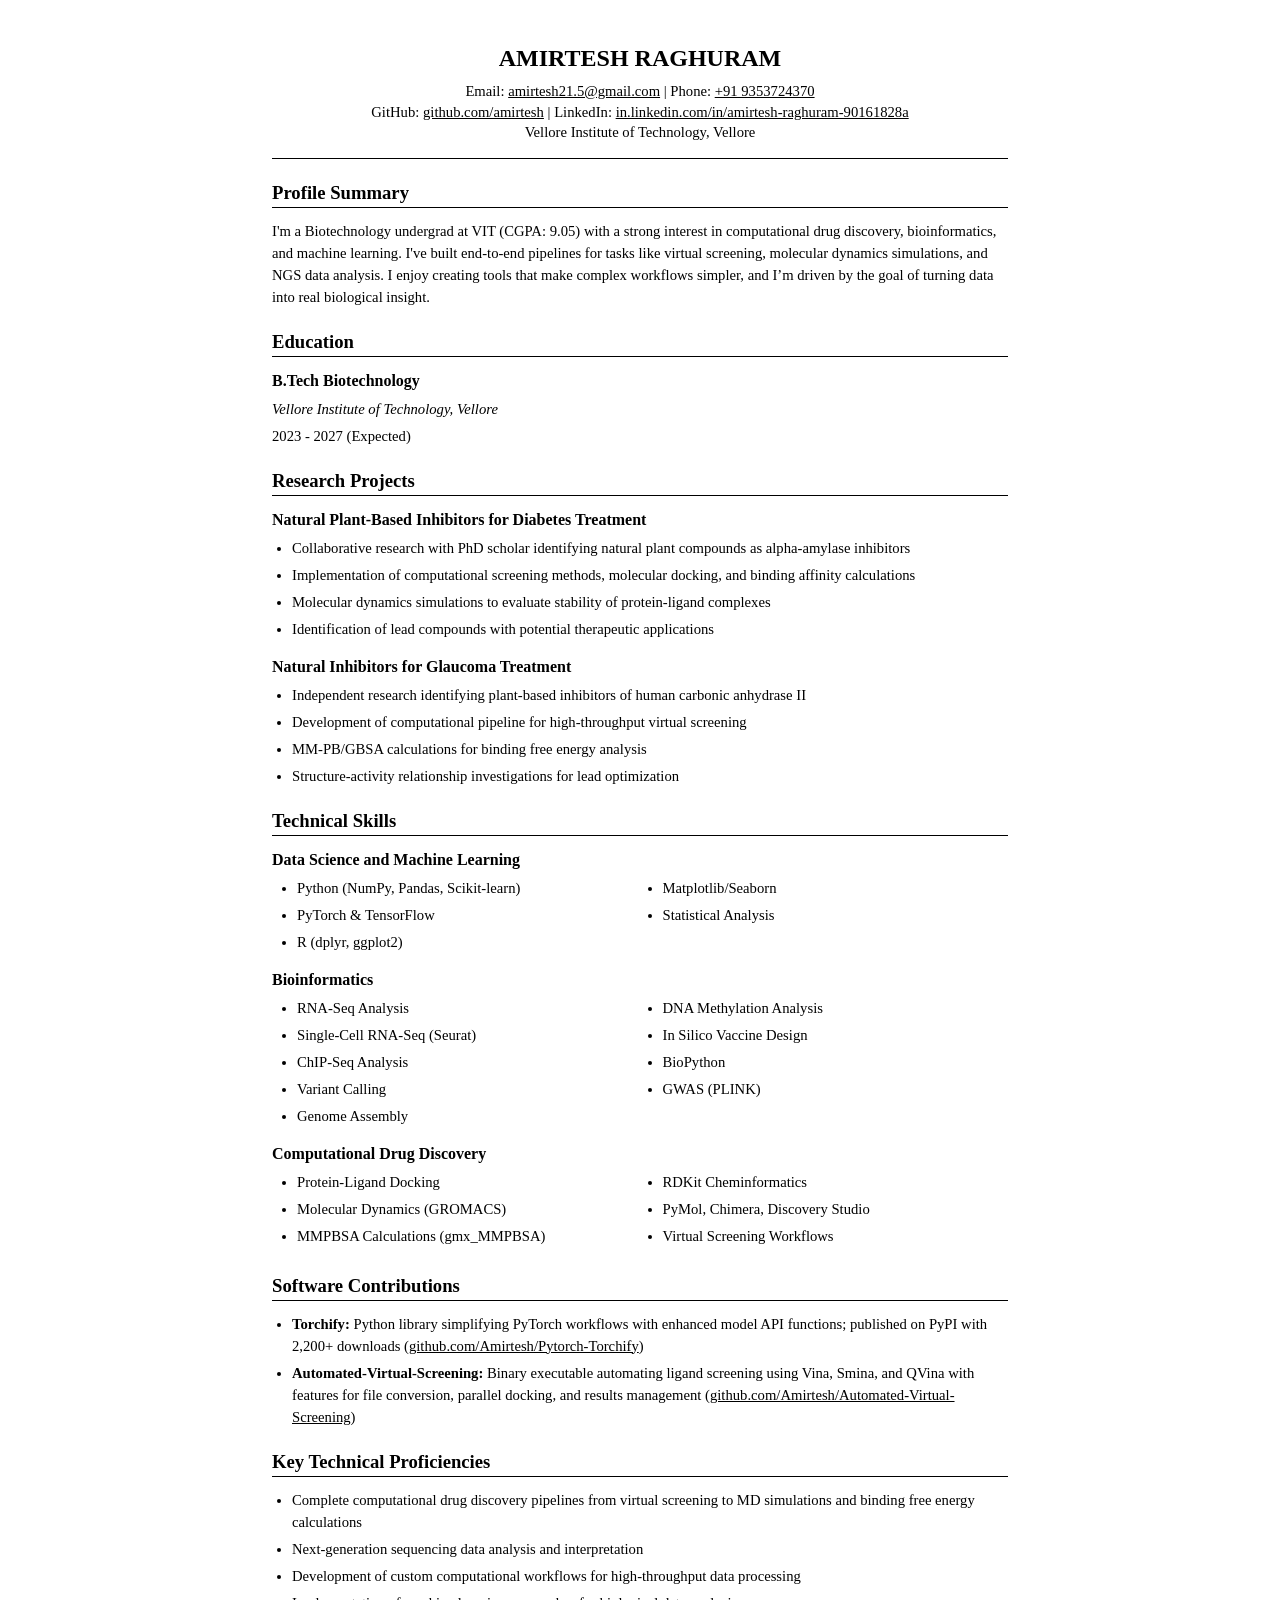
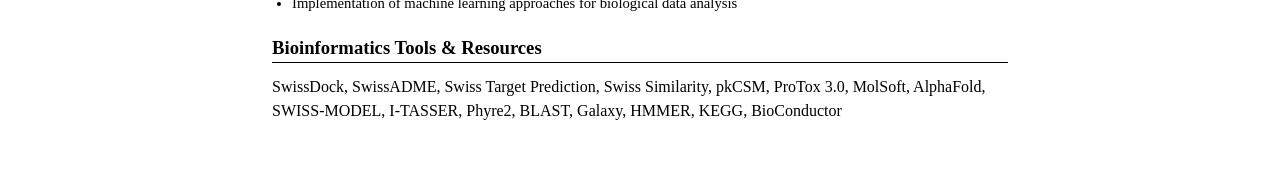
==== cv.html @ b7fd151b "Add files via upload" ====
<!DOCTYPE html>
<html lang="en">
<head>
    <meta charset="UTF-8">
    <meta name="viewport" content="width=device-width, initial-scale=1.0">
    <title>Amirtesh Raghuram - Curriculum Vitae</title>
    <style>
        * {
            margin: 0;
            padding: 0;
            box-sizing: border-box;
        }

        body {
            font-family: 'Times New Roman', Times, serif;
            color: #000;
            background-color: #fff;
            line-height: 1.5;
            padding: 20px;
        }

        .cv-container {
            width: 8.5in;
            margin: 0 auto;
            padding: 20px 40px;
            background-color: white;
        }

        .header {
            text-align: center;
            margin-bottom: 20px;
            border-bottom: 1px solid #000;
            padding-bottom: 15px;
        }

        .name {
            font-size: 18pt;
            font-weight: bold;
            margin-bottom: 5px;
            text-transform: uppercase;
        }

        .contact-info {
            font-size: 11pt;
            line-height: 1.4;
        }

        .section {
            margin-bottom: 20px;
        }

        .section-title {
            font-size: 14pt;
            font-weight: bold;
            margin-bottom: 12px;
            border-bottom: 1px solid #000;
        }

        .subsection {
            margin-bottom: 15px;
        }

        .subsection-title {
            font-size: 12pt;
            font-weight: bold;
            margin-bottom: 5px;
        }

        .subsection-details {
            font-size: 11pt;
            margin-bottom: 5px;
        }

        .institution {
            font-style: italic;
        }

        .date {
            font-weight: normal;
        }

        ul {
            margin-left: 20px;
            margin-bottom: 10px;
        }

        li {
            font-size: 11pt;
            margin-bottom: 5px;
        }

        .skills-list {
            column-count: 2;
            column-gap: 20px;
            list-style-type: disc;
            margin-left: 25px;
        }

        .tools-list {
            margin-top: 5px;
        }

        a {
            color: #000;
        }

        .contact-link {
            cursor: pointer;
        }

        @media print {
            body {
                padding: 0;
            }
            .cv-container {
                width: 100%;
                box-shadow: none;
            }
        }
    </style>
</head>
<body>
    <div class="cv-container">
        <!-- Header -->
        <div class="header">
            <div class="name">Amirtesh Raghuram</div>
            <div class="contact-info">
                Email: <a href="mailto:amirtesh21.5@gmail.com">amirtesh21.5@gmail.com</a> | Phone: <a href="tel:+919353724370">+91 9353724370</a><br>
                GitHub: <a href="https://github.com/amirtesh" target="_blank">github.com/amirtesh</a> | LinkedIn: <a href="https://in.linkedin.com/in/amirtesh-raghuram-90161828a" target="_blank">in.linkedin.com/in/amirtesh-raghuram-90161828a</a><br>
                Vellore Institute of Technology, Vellore
            </div>
        </div>

        <!-- Profile Summary -->
        <div class="section">
            <div class="section-title">Profile Summary</div>
            <div class="subsection">
                <div class="subsection-details">
                   I'm a Biotechnology undergrad at VIT (CGPA: 9.05) with a strong interest in computational drug discovery, bioinformatics, and machine learning. I've built end-to-end pipelines for tasks like virtual screening, molecular dynamics simulations, and NGS data analysis. I enjoy creating tools that make complex workflows simpler, and I’m driven by the goal of turning data into real biological insight.
                </div>
            </div>
        </div>

        <!-- Education -->
        <div class="section">
            <div class="section-title">Education</div>
            <div class="subsection">
                <div class="subsection-title">B.Tech Biotechnology</div>
                <div class="subsection-details"><span class="institution">Vellore Institute of Technology, Vellore</span></div>
                <div class="subsection-details"><span class="date">2023 - 2027 (Expected)</span></div>
            </div>
        </div>

        <!-- Research Projects -->
        <div class="section">
            <div class="section-title">Research Projects</div>
            
            <div class="subsection">
                <div class="subsection-title">Natural Plant-Based Inhibitors for Diabetes Treatment</div>
                <ul>
                    <li>Collaborative research with PhD scholar identifying natural plant compounds as alpha-amylase inhibitors</li>
                    <li>Implementation of computational screening methods, molecular docking, and binding affinity calculations</li>
                    <li>Molecular dynamics simulations to evaluate stability of protein-ligand complexes</li>
                    <li>Identification of lead compounds with potential therapeutic applications</li>
                </ul>
            </div>

            <div class="subsection">
                <div class="subsection-title">Natural Inhibitors for Glaucoma Treatment</div>
                <ul>
                    <li>Independent research identifying plant-based inhibitors of human carbonic anhydrase II</li>
                    <li>Development of computational pipeline for high-throughput virtual screening</li>
                    <li>MM-PB/GBSA calculations for binding free energy analysis</li>
                    <li>Structure-activity relationship investigations for lead optimization</li>
                </ul>
            </div>
        </div>

        <!-- Technical Skills -->
        <div class="section">
            <div class="section-title">Technical Skills</div>
            
            <div class="subsection">
                <div class="subsection-title">Data Science and Machine Learning</div>
                <ul class="skills-list">
                    <li>Python (NumPy, Pandas, Scikit-learn)</li>
                    <li>PyTorch & TensorFlow</li>
                    <li>R (dplyr, ggplot2)</li>
                    <li>Matplotlib/Seaborn</li>
                    <li>Statistical Analysis</li>
                </ul>
            </div>

            <div class="subsection">
                <div class="subsection-title">Bioinformatics</div>
                <ul class="skills-list">
                    <li>RNA-Seq Analysis</li>
                    <li>Single-Cell RNA-Seq (Seurat)</li>
                    <li>ChIP-Seq Analysis</li>
                    <li>Variant Calling</li>
                    <li>Genome Assembly</li>
                    <li>DNA Methylation Analysis</li>
                    <li>In Silico Vaccine Design</li>
                    <li>BioPython</li>
                    <li>GWAS (PLINK)</li>
                </ul>
            </div>

            <div class="subsection">
                <div class="subsection-title">Computational Drug Discovery</div>
                <ul class="skills-list">
                    <li>Protein-Ligand Docking</li>
                    <li>Molecular Dynamics (GROMACS)</li>
                    <li>MMPBSA Calculations (gmx_MMPBSA)</li>
                    <li>RDKit Cheminformatics</li>
                    <li>PyMol, Chimera, Discovery Studio</li>
                    <li>Virtual Screening Workflows</li>
                </ul>
            </div>
        </div>

        <!-- Software Development -->
        <div class="section">
            <div class="section-title">Software Contributions</div>
            <div class="subsection">
                <ul>
                    <li><strong>Torchify:</strong> Python library simplifying PyTorch workflows with enhanced model API functions; published on PyPI with 2,200+ downloads (<a href="https://github.com/Amirtesh/Pytorch-Torchify" target="_blank">github.com/Amirtesh/Pytorch-Torchify</a>)</li>
                    <li><strong>Automated-Virtual-Screening:</strong> Binary executable automating ligand screening using Vina, Smina, and QVina with features for file conversion, parallel docking, and results management (<a href="https://github.com/Amirtesh/Automated-Virtual-Screening" target="_blank">github.com/Amirtesh/Automated-Virtual-Screening</a>)</li>
                </ul>
            </div>
        </div>

        <!-- Key Achievements -->
        <div class="section">
            <div class="section-title">Key Technical Proficiencies</div>
            <div class="subsection">
                <ul>
                    <li>Complete computational drug discovery pipelines from virtual screening to MD simulations and binding free energy calculations</li>
                    <li>Next-generation sequencing data analysis and interpretation</li>
                    <li>Development of custom computational workflows for high-throughput data processing</li>
                    <li>Implementation of machine learning approaches for biological data analysis</li>
                </ul>
            </div>
        </div>

        <!-- Tools -->
        <div class="section">
            <div class="section-title">Bioinformatics Tools & Resources</div>
            <div class="subsection">
                <div class="tools-list">
                    SwissDock, SwissADME, Swiss Target Prediction, Swiss Similarity, pkCSM, ProTox 3.0, MolSoft, AlphaFold, SWISS-MODEL, I-TASSER, Phyre2, BLAST, Galaxy, HMMER, KEGG, BioConductor
                </div>
            </div>
        </div>
    </div>
</body>
</html>
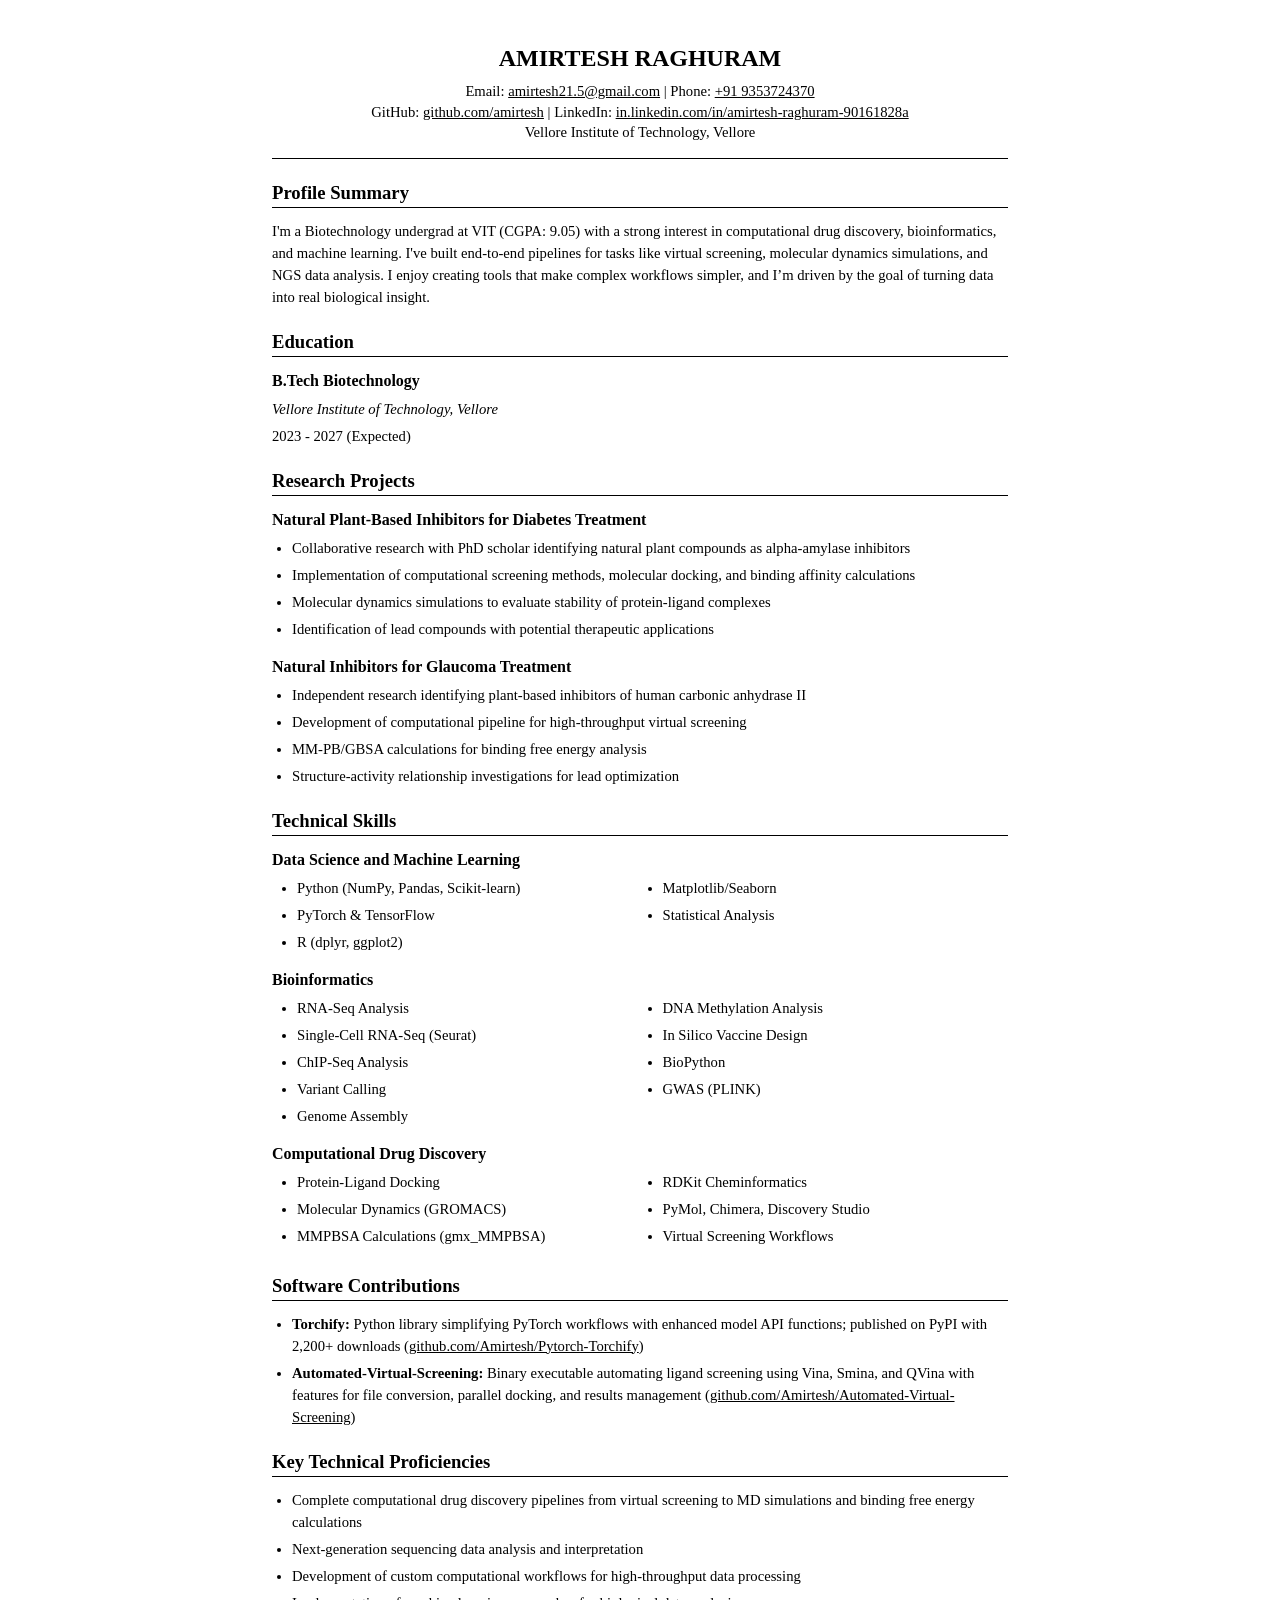
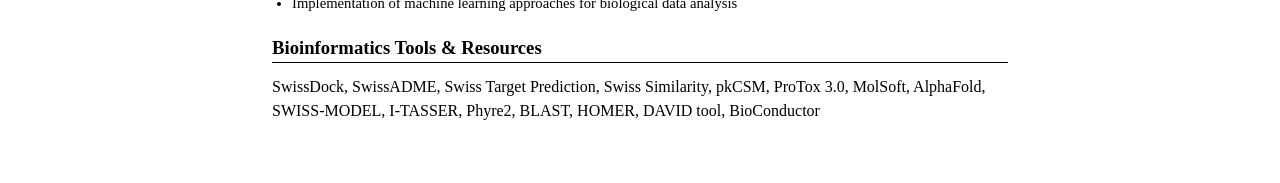
==== commit d437915e: "Update cv.html" ====
--- a/cv.html
+++ b/cv.html
@@ -248,11 +248,10 @@
             <div class="section-title">Bioinformatics Tools & Resources</div>
             <div class="subsection">
                 <div class="tools-list">
-                    SwissDock, SwissADME, Swiss Target Prediction, Swiss Similarity, pkCSM, ProTox 3.0, MolSoft, AlphaFold, SWISS-MODEL, I-TASSER, Phyre2, BLAST, Galaxy, HMMER, KEGG, BioConductor
+                    SwissDock, SwissADME, Swiss Target Prediction, Swiss Similarity, pkCSM, ProTox 3.0, MolSoft, AlphaFold, SWISS-MODEL, I-TASSER, Phyre2, BLAST, HOMER, DAVID tool, BioConductor
                 </div>
             </div>
         </div>
     </div>
 </body>
 </html>
-
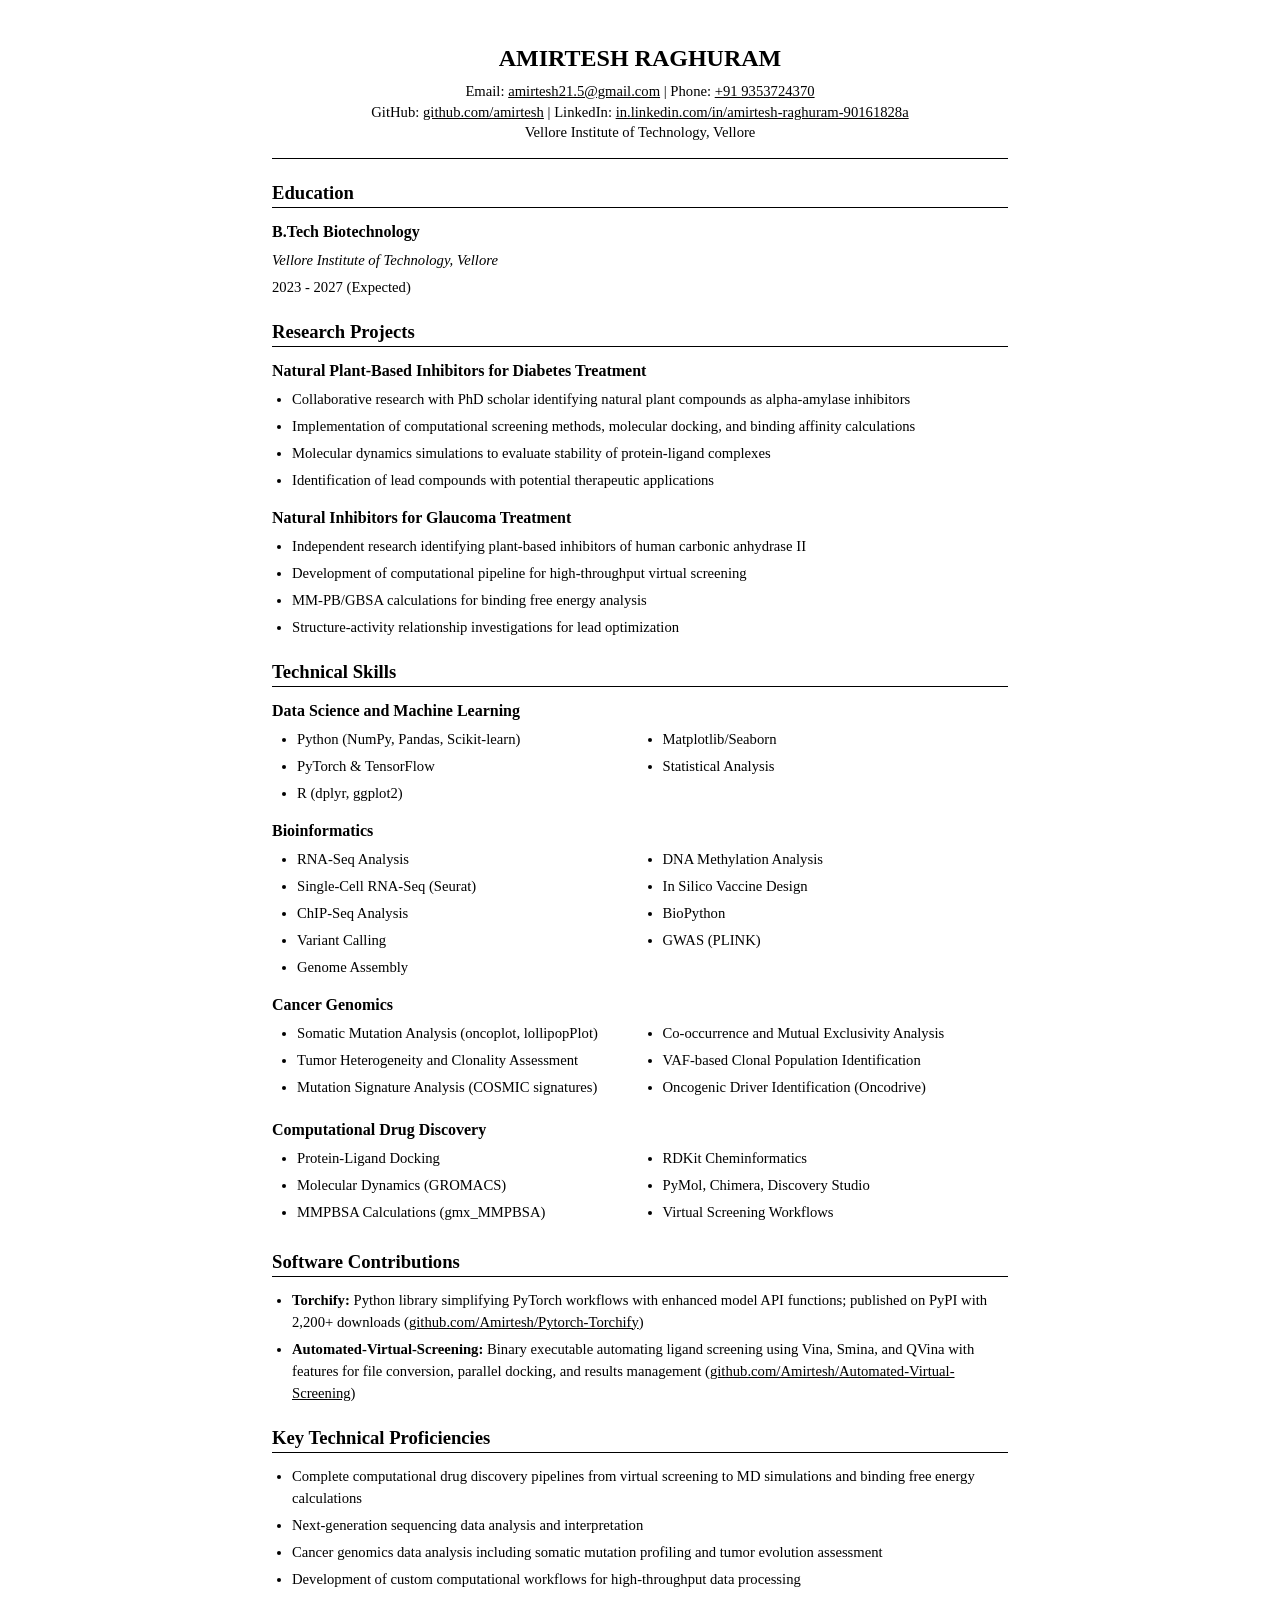
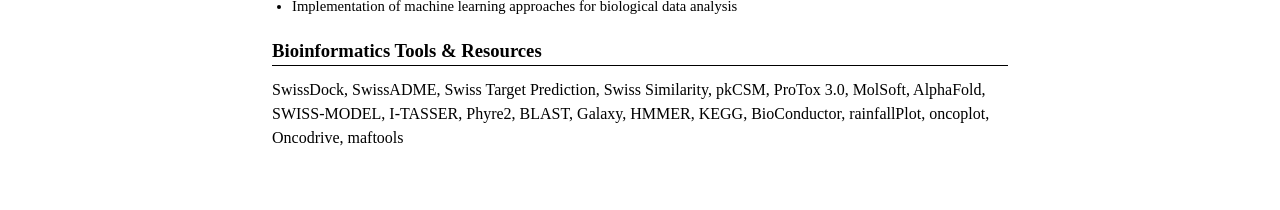
==== commit 3a43ac73: "Update cv.html" ====
--- a/cv.html
+++ b/cv.html
@@ -131,16 +131,6 @@
             </div>
         </div>
 
-        <!-- Profile Summary -->
-        <div class="section">
-            <div class="section-title">Profile Summary</div>
-            <div class="subsection">
-                <div class="subsection-details">
-                   I'm a Biotechnology undergrad at VIT (CGPA: 9.05) with a strong interest in computational drug discovery, bioinformatics, and machine learning. I've built end-to-end pipelines for tasks like virtual screening, molecular dynamics simulations, and NGS data analysis. I enjoy creating tools that make complex workflows simpler, and I’m driven by the goal of turning data into real biological insight.
-                </div>
-            </div>
-        </div>
-
         <!-- Education -->
         <div class="section">
             <div class="section-title">Education</div>
@@ -207,6 +197,18 @@
             </div>
 
             <div class="subsection">
+                <div class="subsection-title">Cancer Genomics</div>
+                <ul class="skills-list">
+                    <li>Somatic Mutation Analysis (oncoplot, lollipopPlot)</li>
+                    <li>Tumor Heterogeneity and Clonality Assessment</li>
+                    <li>Mutation Signature Analysis (COSMIC signatures)</li>
+                    <li>Co-occurrence and Mutual Exclusivity Analysis</li>
+                    <li>VAF-based Clonal Population Identification</li>
+                    <li>Oncogenic Driver Identification (Oncodrive)</li>
+                </ul>
+            </div>
+
+            <div class="subsection">
                 <div class="subsection-title">Computational Drug Discovery</div>
                 <ul class="skills-list">
                     <li>Protein-Ligand Docking</li>
@@ -237,6 +239,7 @@
                 <ul>
                     <li>Complete computational drug discovery pipelines from virtual screening to MD simulations and binding free energy calculations</li>
                     <li>Next-generation sequencing data analysis and interpretation</li>
+                    <li>Cancer genomics data analysis including somatic mutation profiling and tumor evolution assessment</li>
                     <li>Development of custom computational workflows for high-throughput data processing</li>
                     <li>Implementation of machine learning approaches for biological data analysis</li>
                 </ul>
@@ -248,7 +251,7 @@
             <div class="section-title">Bioinformatics Tools & Resources</div>
             <div class="subsection">
                 <div class="tools-list">
-                    SwissDock, SwissADME, Swiss Target Prediction, Swiss Similarity, pkCSM, ProTox 3.0, MolSoft, AlphaFold, SWISS-MODEL, I-TASSER, Phyre2, BLAST, HOMER, DAVID tool, BioConductor
+                    SwissDock, SwissADME, Swiss Target Prediction, Swiss Similarity, pkCSM, ProTox 3.0, MolSoft, AlphaFold, SWISS-MODEL, I-TASSER, Phyre2, BLAST, Galaxy, HMMER, KEGG, BioConductor, rainfallPlot, oncoplot, Oncodrive, maftools
                 </div>
             </div>
         </div>
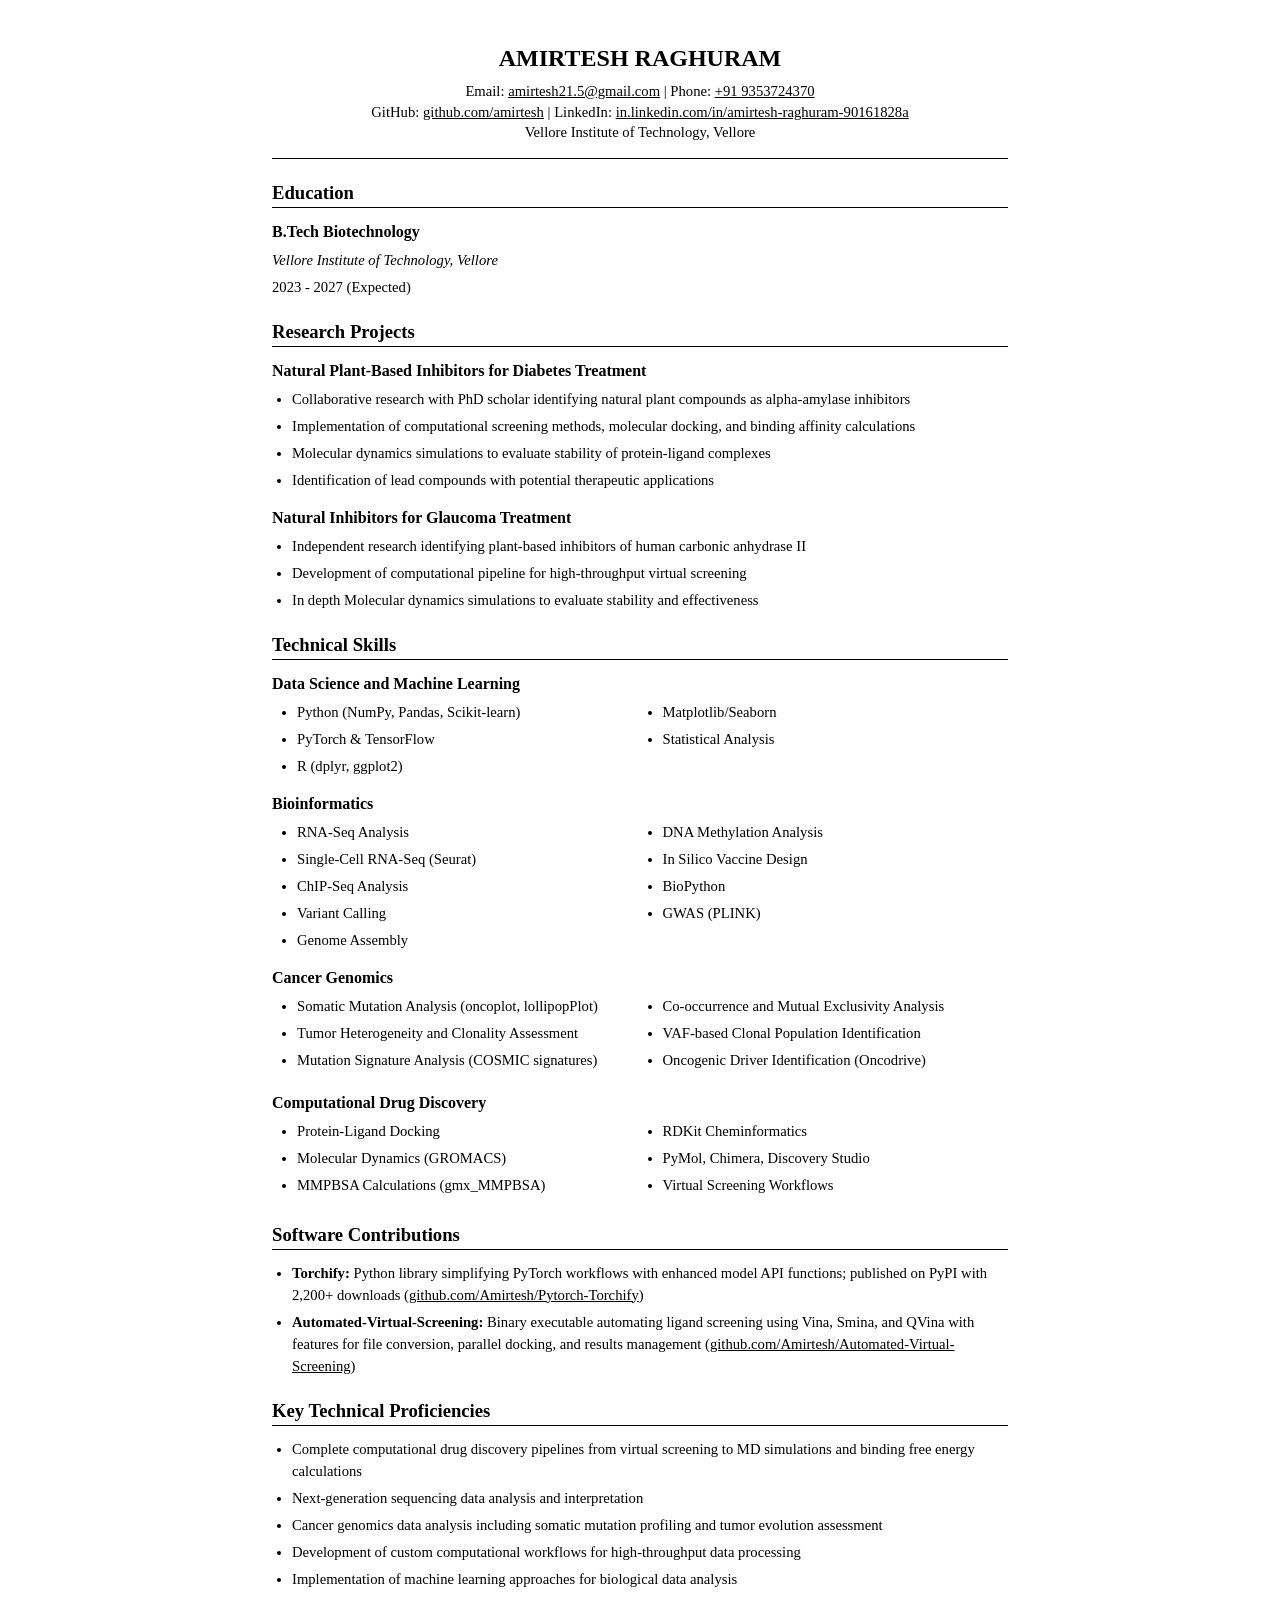
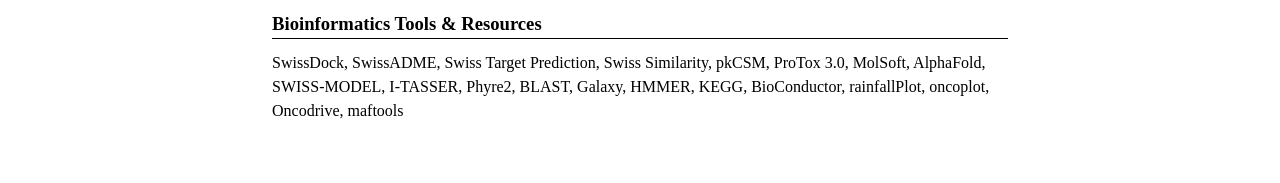
==== commit c1c1d2d2: "Update cv.html" ====
--- a/cv.html
+++ b/cv.html
@@ -160,8 +160,7 @@
                 <ul>
                     <li>Independent research identifying plant-based inhibitors of human carbonic anhydrase II</li>
                     <li>Development of computational pipeline for high-throughput virtual screening</li>
-                    <li>MM-PB/GBSA calculations for binding free energy analysis</li>
-                    <li>Structure-activity relationship investigations for lead optimization</li>
+                    <li>In depth Molecular dynamics simulations to evaluate stability and effectiveness</li>
                 </ul>
             </div>
         </div>
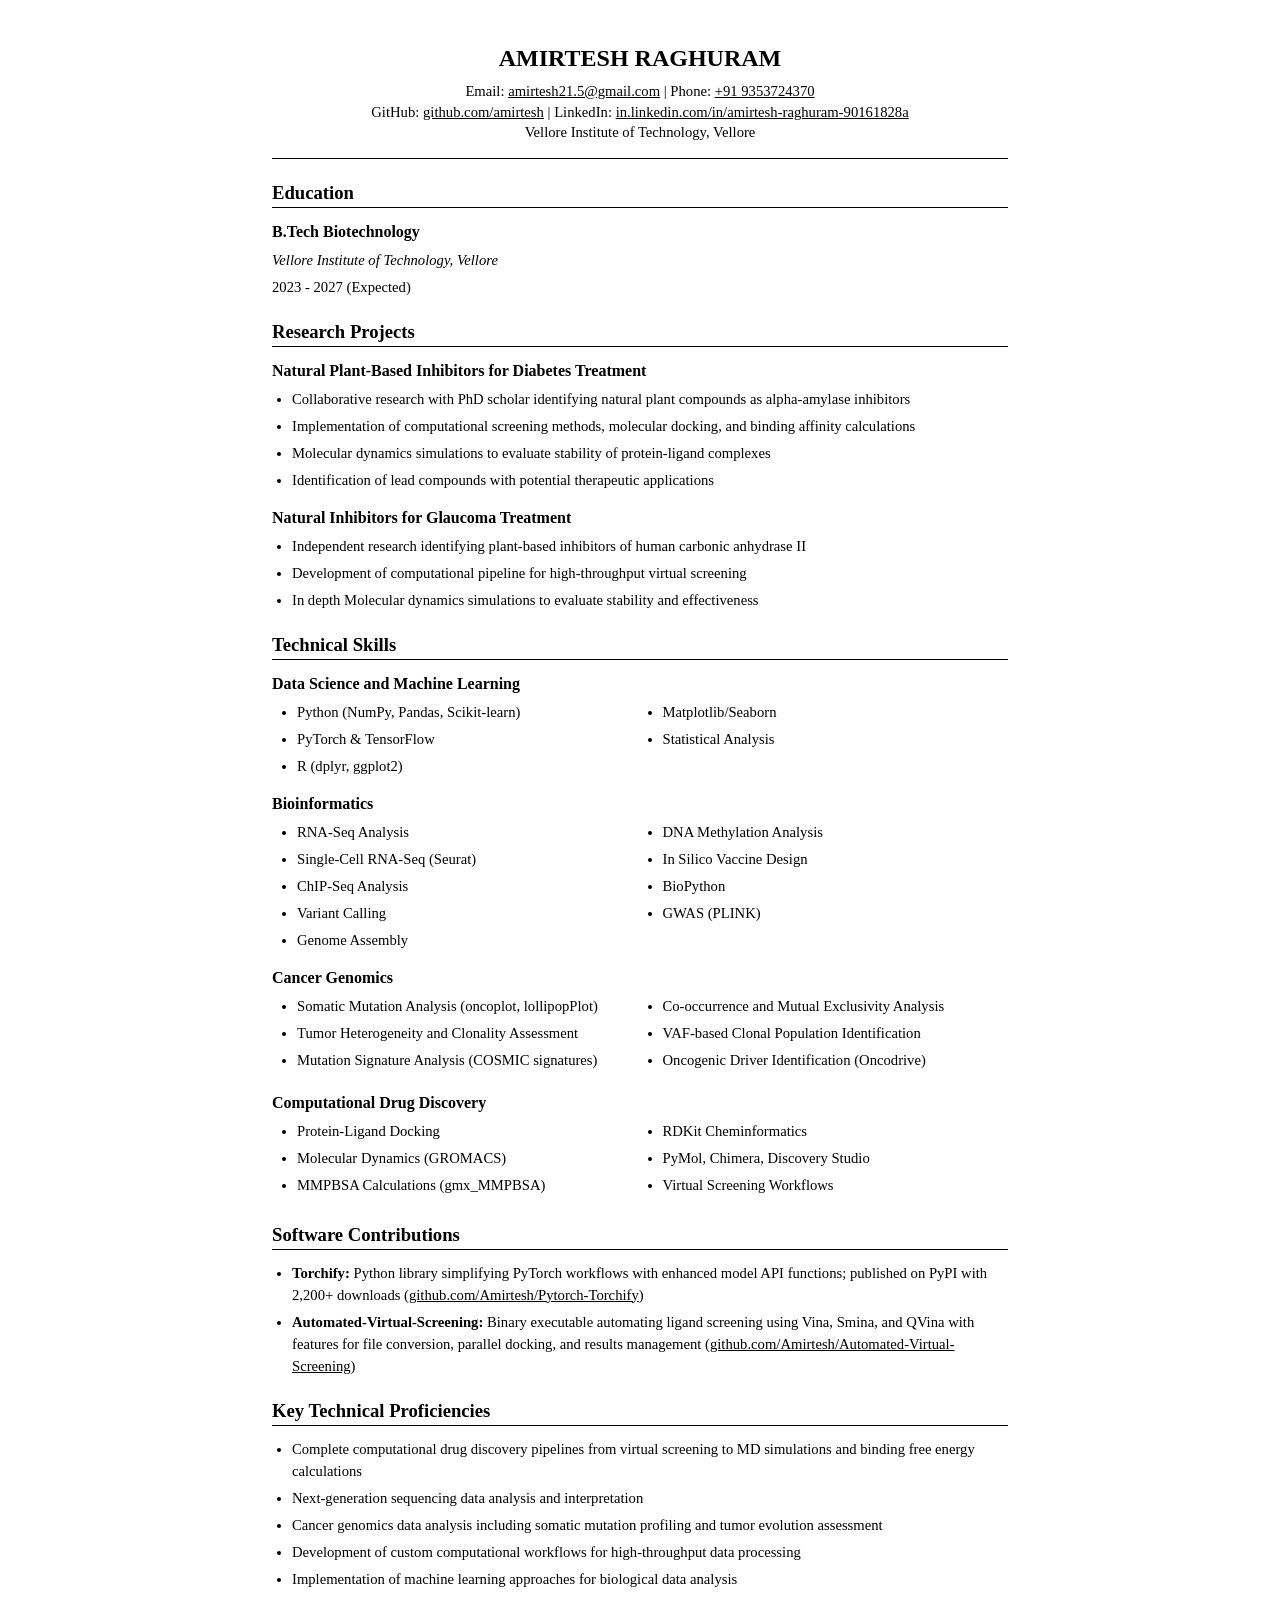
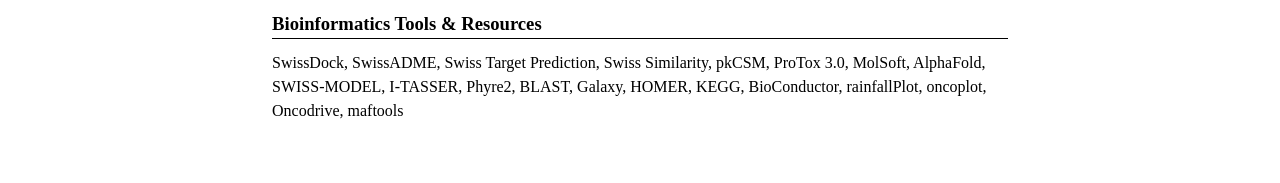
==== commit 909666f8: "Update cv.html" ====
--- a/cv.html
+++ b/cv.html
@@ -250,7 +250,7 @@
             <div class="section-title">Bioinformatics Tools & Resources</div>
             <div class="subsection">
                 <div class="tools-list">
-                    SwissDock, SwissADME, Swiss Target Prediction, Swiss Similarity, pkCSM, ProTox 3.0, MolSoft, AlphaFold, SWISS-MODEL, I-TASSER, Phyre2, BLAST, Galaxy, HMMER, KEGG, BioConductor, rainfallPlot, oncoplot, Oncodrive, maftools
+                    SwissDock, SwissADME, Swiss Target Prediction, Swiss Similarity, pkCSM, ProTox 3.0, MolSoft, AlphaFold, SWISS-MODEL, I-TASSER, Phyre2, BLAST, Galaxy, HOMER, KEGG, BioConductor, rainfallPlot, oncoplot, Oncodrive, maftools
                 </div>
             </div>
         </div>
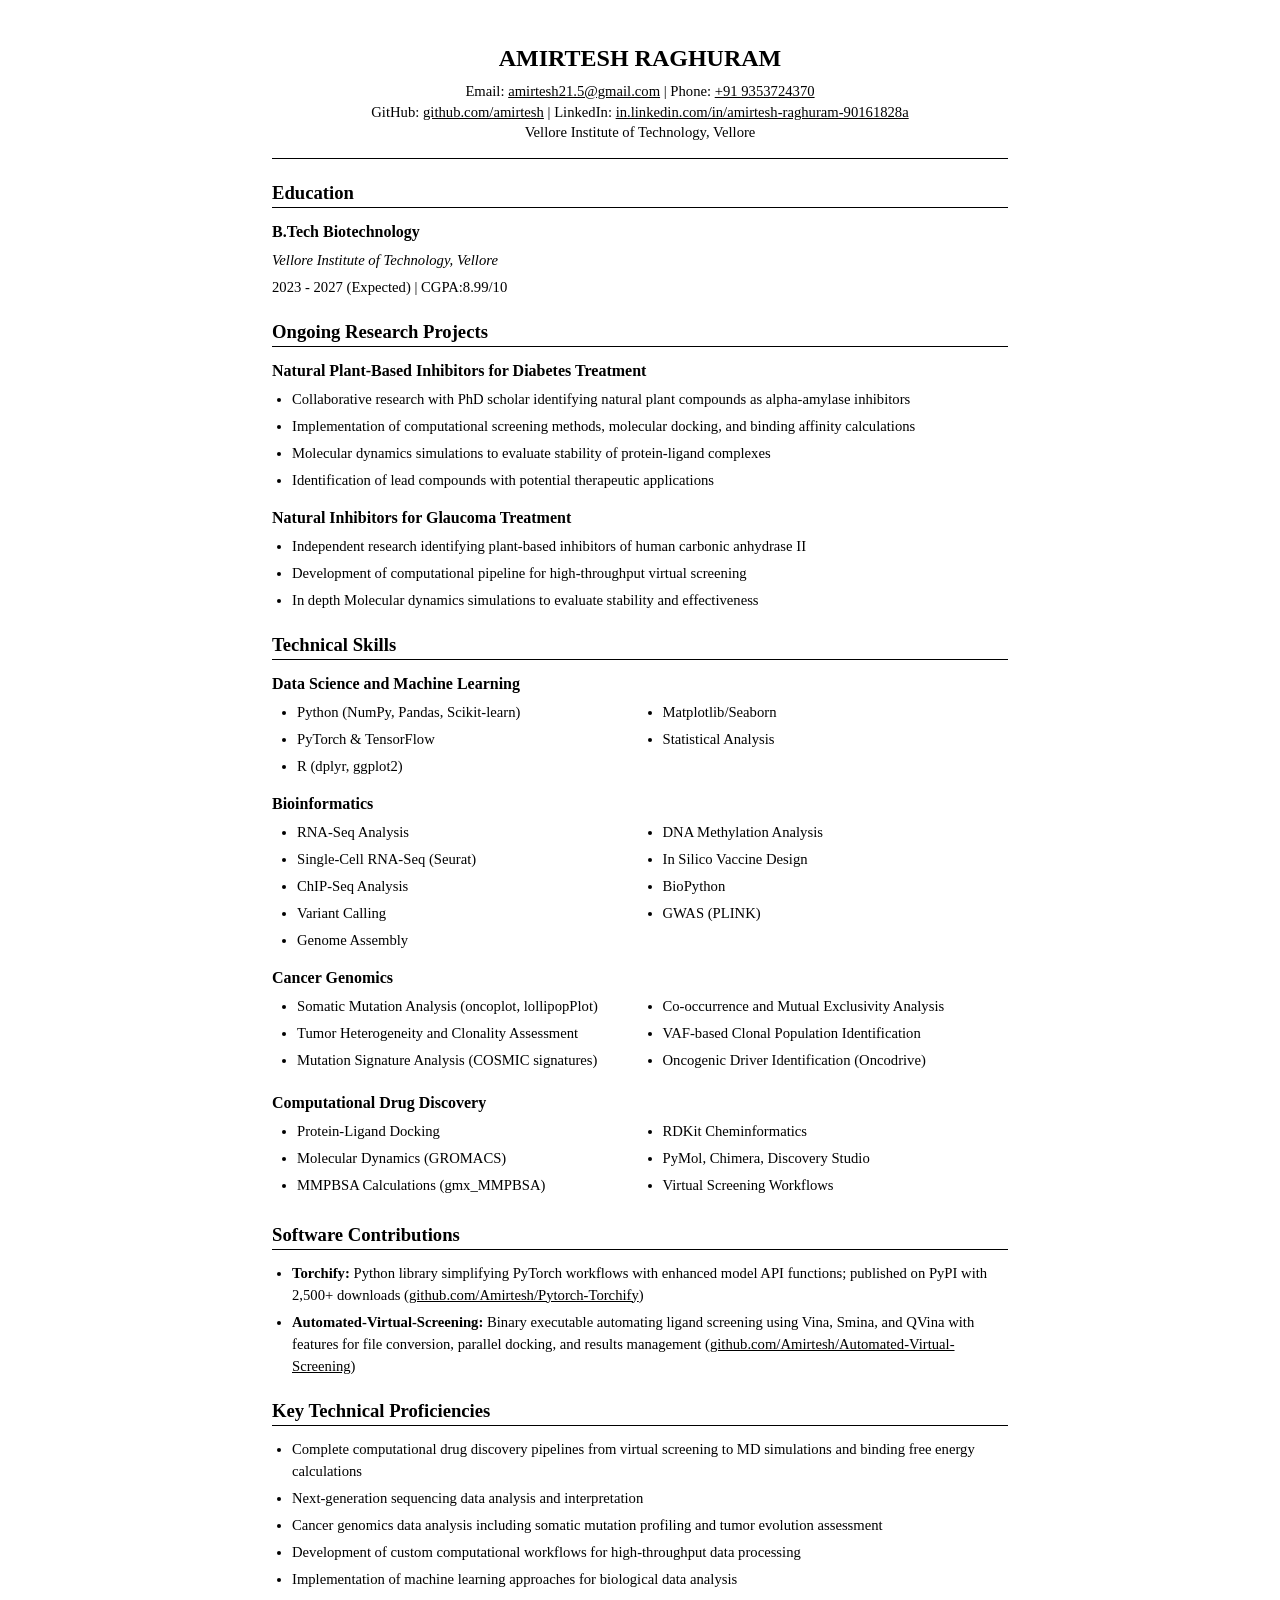
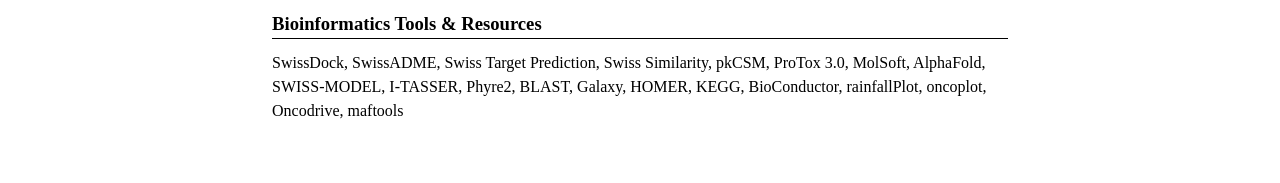
==== commit e7dc741d: "Update cv.html" ====
--- a/cv.html
+++ b/cv.html
@@ -137,13 +137,13 @@
             <div class="subsection">
                 <div class="subsection-title">B.Tech Biotechnology</div>
                 <div class="subsection-details"><span class="institution">Vellore Institute of Technology, Vellore</span></div>
-                <div class="subsection-details"><span class="date">2023 - 2027 (Expected)</span></div>
+                <div class="subsection-details"><span class="date">2023 - 2027 (Expected) | CGPA:8.99/10</span></div>
             </div>
         </div>
 
         <!-- Research Projects -->
         <div class="section">
-            <div class="section-title">Research Projects</div>
+            <div class="section-title">Ongoing Research Projects</div>
             
             <div class="subsection">
                 <div class="subsection-title">Natural Plant-Based Inhibitors for Diabetes Treatment</div>
@@ -225,7 +225,7 @@
             <div class="section-title">Software Contributions</div>
             <div class="subsection">
                 <ul>
-                    <li><strong>Torchify:</strong> Python library simplifying PyTorch workflows with enhanced model API functions; published on PyPI with 2,200+ downloads (<a href="https://github.com/Amirtesh/Pytorch-Torchify" target="_blank">github.com/Amirtesh/Pytorch-Torchify</a>)</li>
+                    <li><strong>Torchify:</strong> Python library simplifying PyTorch workflows with enhanced model API functions; published on PyPI with 2,500+ downloads (<a href="https://github.com/Amirtesh/Pytorch-Torchify" target="_blank">github.com/Amirtesh/Pytorch-Torchify</a>)</li>
                     <li><strong>Automated-Virtual-Screening:</strong> Binary executable automating ligand screening using Vina, Smina, and QVina with features for file conversion, parallel docking, and results management (<a href="https://github.com/Amirtesh/Automated-Virtual-Screening" target="_blank">github.com/Amirtesh/Automated-Virtual-Screening</a>)</li>
                 </ul>
             </div>
